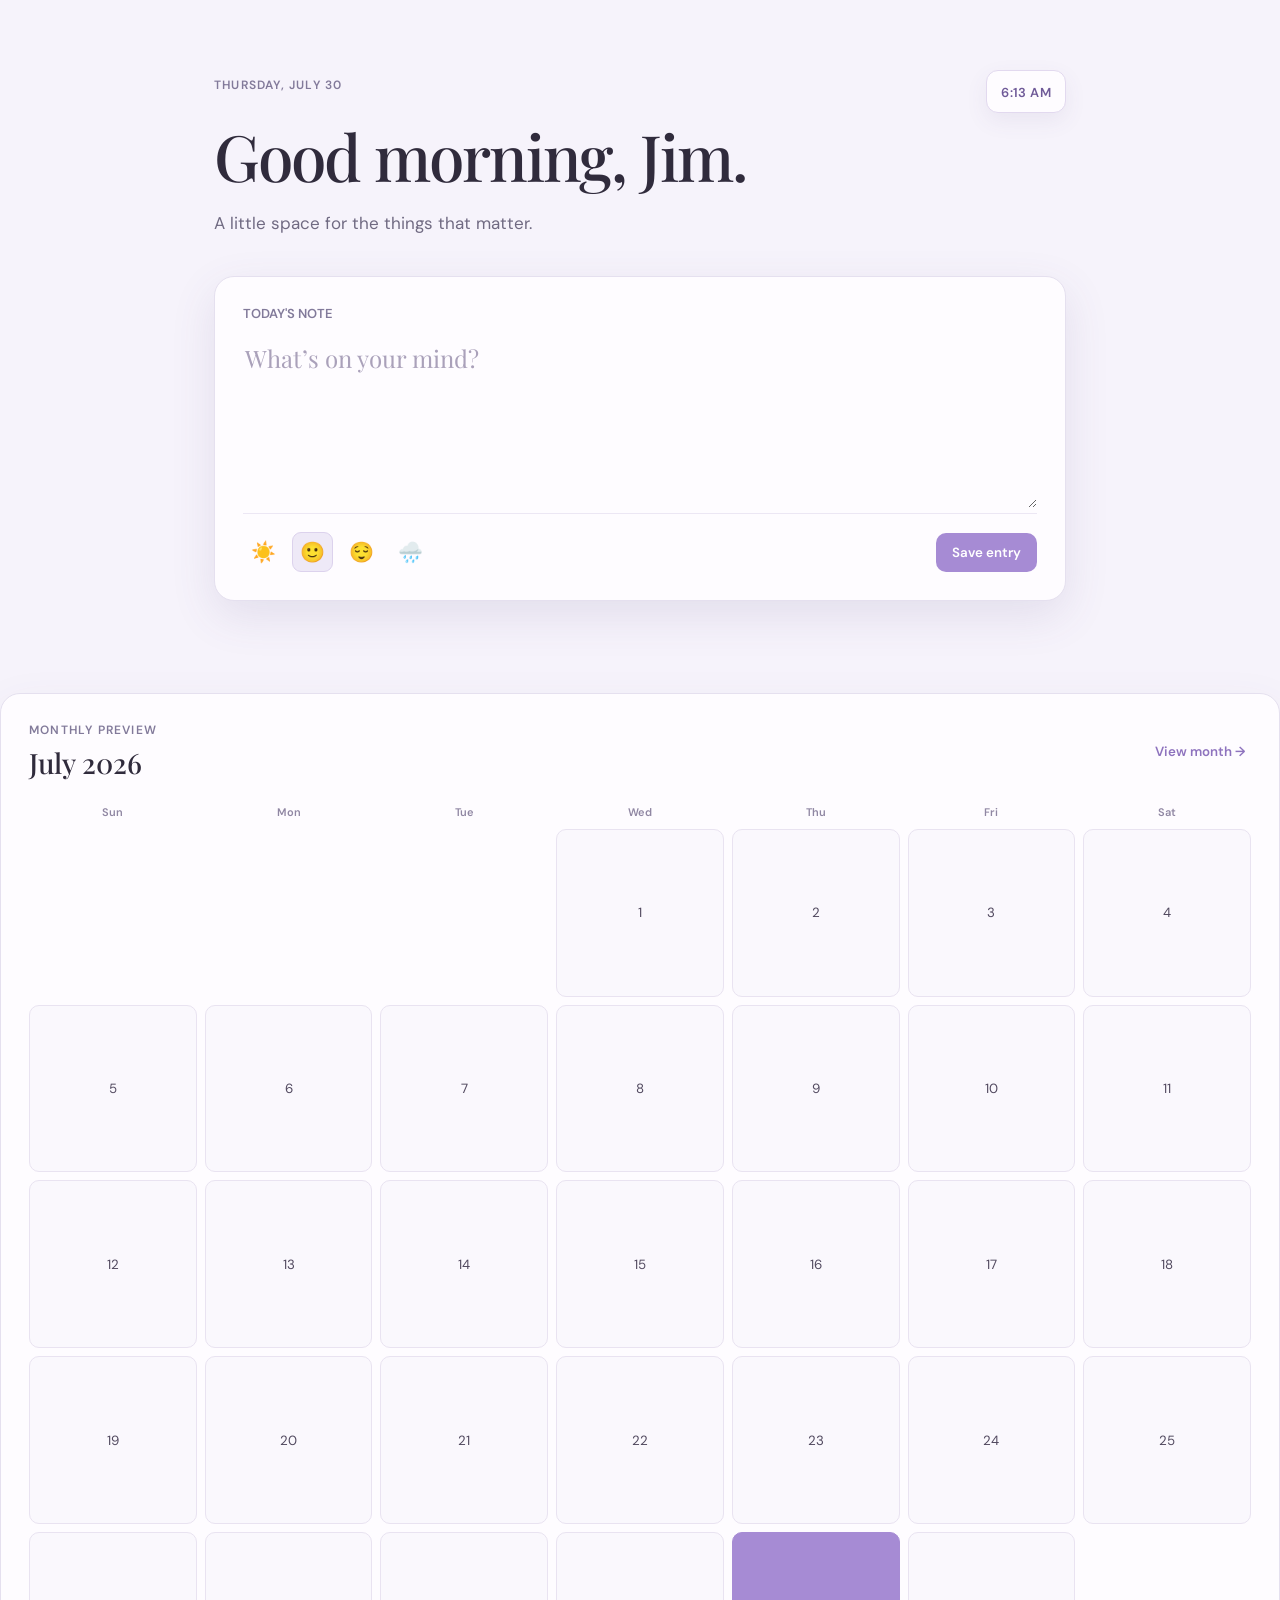
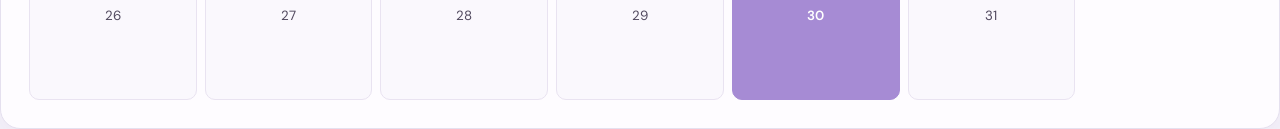
==== index.html @ b7b7187d "Build journal clock and calendar" ====
<!DOCTYPE html>
<html lang="en">
<head>
  <meta charset="UTF-8" />
  <meta name="viewport" content="width=device-width, initial-scale=1.0" />
  <title>Daylight Journal</title>

  <link rel="preconnect" href="https://fonts.googleapis.com" />
  <link rel="preconnect" href="https://fonts.gstatic.com" crossorigin />
  <link href="https://fonts.googleapis.com/css2?family=DM+Sans:wght@400;500;600&family=Playfair+Display:wght@500;600&display=swap"
    rel="stylesheet"/>
  <link rel="stylesheet" href="styles.css" />

</head>

<body>
  <main class="app">

    <div class="top-bar">
    <p class="date">Thursday, July 30</p>

    <div class="clock" aria-label="Current time">
         <span id="clock-time">10:30 PM</span>
    </div>
    </div>

    <h1>Good morning, Jim.</h1>

    <p class="subtitle">
      A little space for the things that matter.
    </p>

    <section class="journal-card">
      <p class="card-label">TODAY'S NOTE</p>

      <textarea placeholder="What’s on your mind?"></textarea>

      <div class="card-footer">
        <div class="moods">
          <button class="mood-button" type="button">☀️</button>
          <button class="mood-button active" type="button">🙂</button>
          <button class="mood-button" type="button">😌</button>
          <button class="mood-button" type="button">🌧️</button>
        </div>

        <button class="save-button" type="button">Save entry</button>
      </div>
    </section>  
  </main>

<section class="monthly-preview">
  <div class="calendar-header">
    <div>
      <p class="calendar-label">MONTHLY PREVIEW</p>
      <h2>July 2026</h2>
    </div>

    <button class="calendar-button" type="button">View month →</button>
  </div>

  <div class="weekdays">
    <span>Sun</span>
    <span>Mon</span>
    <span>Tue</span>
    <span>Wed</span>
    <span>Thu</span>
    <span>Fri</span>
    <span>Sat</span>
  </div>

  <div class="calendar-grid">
    <div class="empty-day"></div>
    <div class="empty-day"></div>
    <div class="empty-day"></div>

    <button class="day-box" type="button">1</button>
    <button class="day-box" type="button">2</button>
    <button class="day-box" type="button">3</button>
    <button class="day-box" type="button">4</button>

    <button class="day-box" type="button">5</button>
    <button class="day-box" type="button">6</button>
    <button class="day-box" type="button">7</button>
    <button class="day-box" type="button">8</button>
    <button class="day-box" type="button">9</button>
    <button class="day-box" type="button">10</button>
    <button class="day-box" type="button">11</button>

    <button class="day-box" type="button">12</button>
    <button class="day-box" type="button">13</button>
    <button class="day-box" type="button">14</button>
    <button class="day-box" type="button">15</button>
    <button class="day-box" type="button">16</button>
    <button class="day-box" type="button">17</button>
    <button class="day-box" type="button">18</button>

    <button class="day-box" type="button">19</button>
    <button class="day-box" type="button">20</button>
    <button class="day-box" type="button">21</button>
    <button class="day-box" type="button">22</button>
    <button class="day-box" type="button">23</button>
    <button class="day-box" type="button">24</button>
    <button class="day-box" type="button">25</button>

    <button class="day-box" type="button">26</button>
    <button class="day-box" type="button">27</button>
    <button class="day-box" type="button">28</button>
    <button class="day-box" type="button">29</button>
    <button class="day-box today" type="button">30</button>
    <button class="day-box" type="button">31</button>
  </div>
</section>

<script src="app.js"></script>

</body>
</html>
---- styles.css ----
*{
      box-sizing: border-box;
    }

body {
      margin: 0;
      min-height: 100vh;
      background: #f6f3fb;
      color: #302b3c;
      font-family: "DM Sans", sans-serif;
    }

.app {
      max-width: 900px;
      margin: 0 auto;
      padding: 70px 24px;
    }

.date {
      margin: 0 0 14px;
      color: #827a9a;
      font-size: 12px;
      font-weight: 600;
      letter-spacing: 1.2px;
      text-transform: uppercase;
    }

h1 {
      margin: 0;
      font-family: "Playfair Display", serif;
      font-size: clamp(42px, 7vw, 64px);
      font-weight: 500;
      letter-spacing: -2px;
    }

.subtitle {
      margin: 14px 0 42px;
      color: #706a82;
      font-size: 17px;
    }

.journal-card {
      padding: 28px;
      background: #fefcff;
      border: 1px solid #e5e0ef;
      border-radius: 20px;
      box-shadow: 0 15px 45px rgba(94, 77, 128, 0.12);
    }

.card-label {
      margin: 0 0 16px;
      color: #827a9a;
      font-size: 13px;
      font-weight: 600;
    }

textarea {
      width: 100%;
      min-height: 170px;
      resize: vertical;
      border: none;
      outline: none;
      background: transparent;
      color: #302b3c;
      font-family: "Playfair Display", serif;
      font-size: 24px;
      line-height: 1.5;
    }

textarea::placeholder {
      color: #aaa1ba;
    }

.card-footer {
      display: flex;
      justify-content: space-between;
      align-items: center;
      gap: 16px;
      padding-top: 18px;
      border-top: 1px solid #ece7f4;
    }

.moods {
      display: flex;
      gap: 8px;
    }

.mood-button {
      padding: 7px;
      border: 1px solid transparent;
      border-radius: 9px;
      background: transparent;
      font-size: 20px;
      cursor: pointer;
    }

.mood-button:hover,
.mood-button.active {
      background: #eee9f7;
      border-color: #dcd2ed;
    }

.save-button {
      padding: 11px 16px;
      border: none;
      border-radius: 10px;
      background: #a68bd4;
      color: white;
      font-family: "DM Sans", sans-serif;
      font-weight: 600;
      cursor: pointer;
    }

.save-button:hover {
      background: #8e73be;
    }

@media (max-width: 520px) {
.app {
        padding-top: 45px;
      }

.journal-card {
        padding: 22px;
      }

textarea {
        font-size: 21px;
      }

      .card-footer {
        align-items: flex-start;
        flex-direction: column;
      }
      
    }

.monthly-preview {
  margin-top: 22px;
  padding: 28px;
  background: #fefcff;
  border: 1px solid #e5e0ef;
  border-radius: 20px;
  box-shadow: 0 15px 45px rgba(94, 77, 128, 0.08);
}

.calendar-header {
  display: flex;
  align-items: center;
  justify-content: space-between;
  margin-bottom: 24px;
}

.calendar-label {
  margin: 0 0 6px;
  color: #827a9a;
  font-size: 12px;
  font-weight: 600;
  letter-spacing: 1.2px;
}

.calendar-header h2 {
  margin: 0;
  font-family: "Playfair Display", serif;
  font-size: 28px;
  font-weight: 500;
}

.calendar-button {
  border: none;
  background: transparent;
  color: #8e73be;
  font-family: "DM Sans", sans-serif;
  font-weight: 600;
  cursor: pointer;
}

.weekdays,
.calendar-grid {
  display: grid;
  grid-template-columns: repeat(7, 1fr);
  gap: 8px;
}

.weekdays {
  margin-bottom: 10px;
  color: #9087a3;
  font-size: 11px;
  font-weight: 600;
  text-align: center;
}

.day-box,
.empty-day {
  aspect-ratio: 1;
  border-radius: 10px;
}

.day-box {
  border: 1px solid #e9e3f1;
  background: #faf8fd;
  color: #51495f;
  font-family: "DM Sans", sans-serif;
  cursor: pointer;
}

.day-box:hover {
  background: #eee9f7;
  border-color: #cdbfe2;
}

.day-box.today {
  background: #a68bd4;
  border-color: #a68bd4;
  color: white;
  font-weight: 600;
}

@media (max-width: 520px) {
  .monthly-preview {
    padding: 22px 16px;
  }

  .calendar-header h2 {
    font-size: 24px;
  }

  .weekdays,
  .calendar-grid {
    gap: 4px;
  }
}

.top-bar {
  display: flex;
  align-items: center;
  justify-content: space-between;
}

.clock {
  padding: 10px 14px;
  border: 1px solid #e2d9ef;
  border-radius: 12px;
  background: #fefcff;
  color: #6f5a98;
  box-shadow: 0 8px 22px rgba(94, 77, 128, 0.08);
}

#clock-time {
  font-size: 13px;
  font-weight: 600;
  letter-spacing: 0.4px;
}
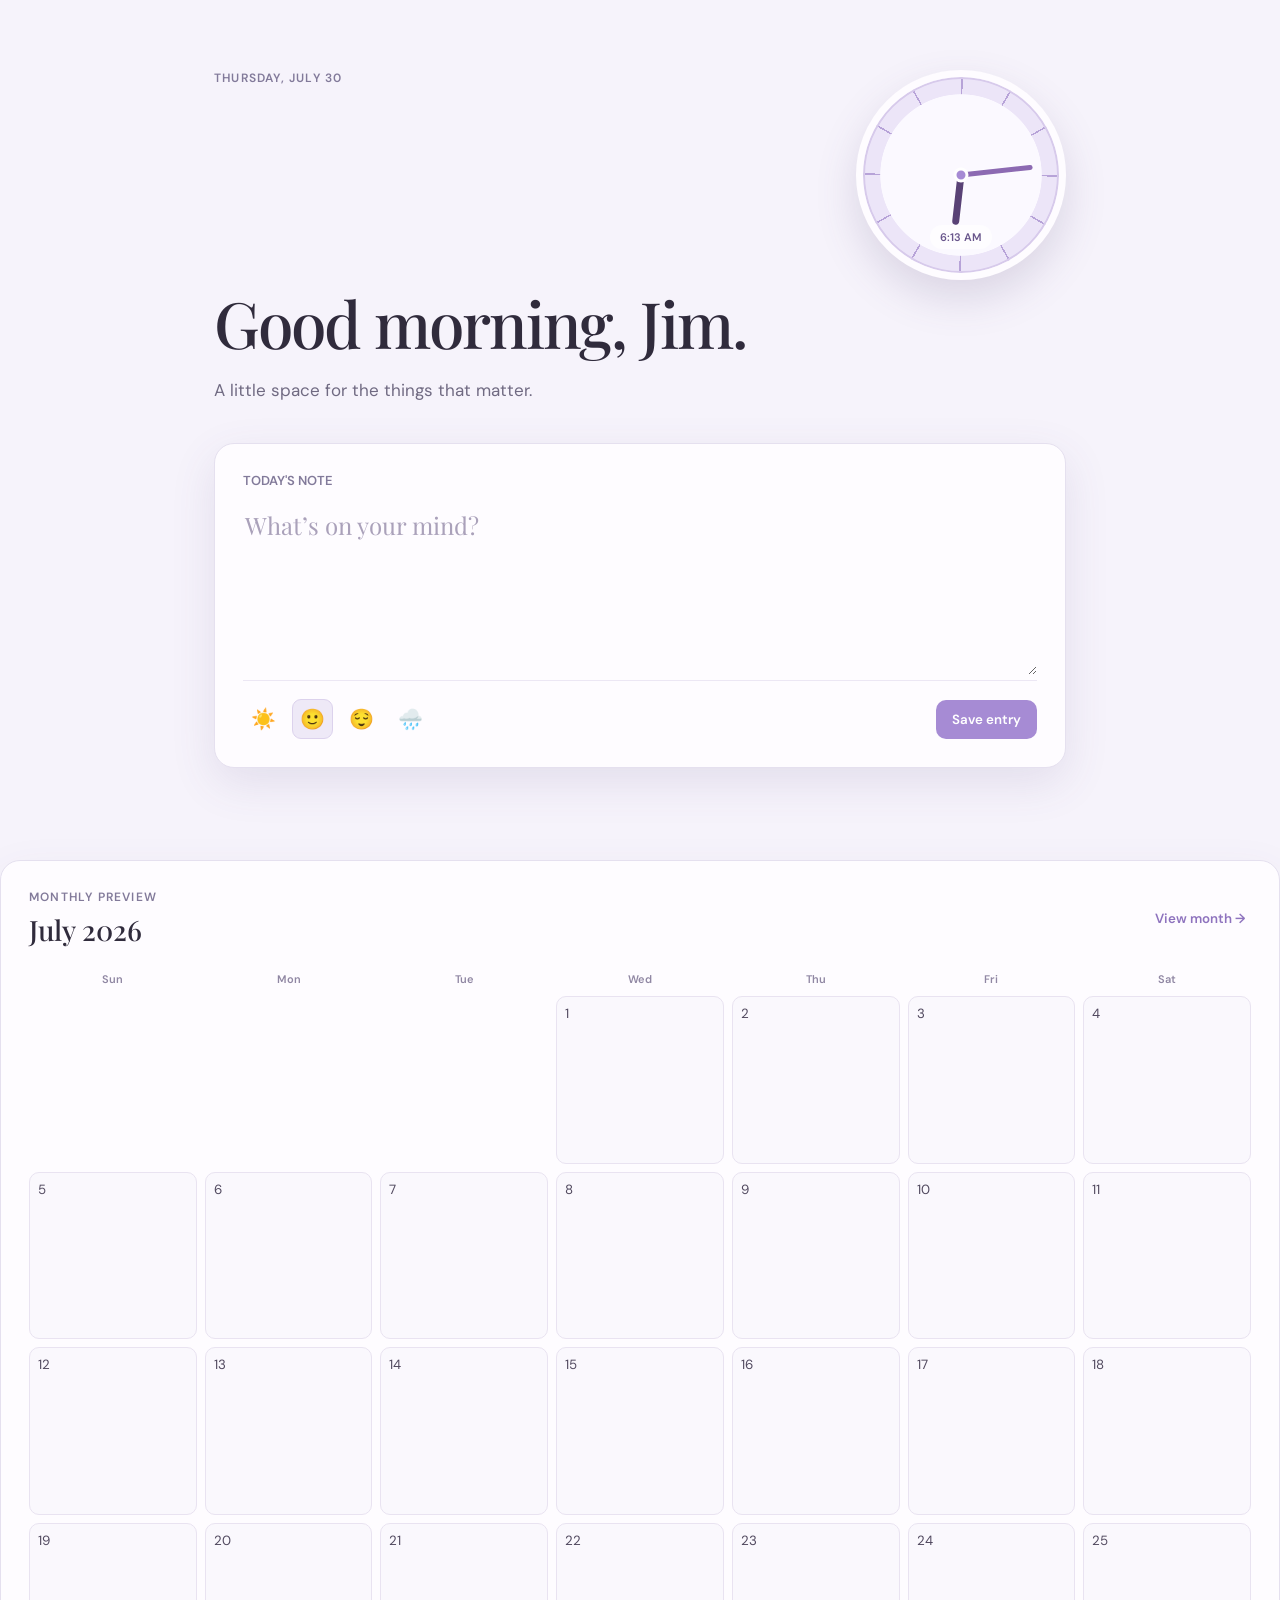
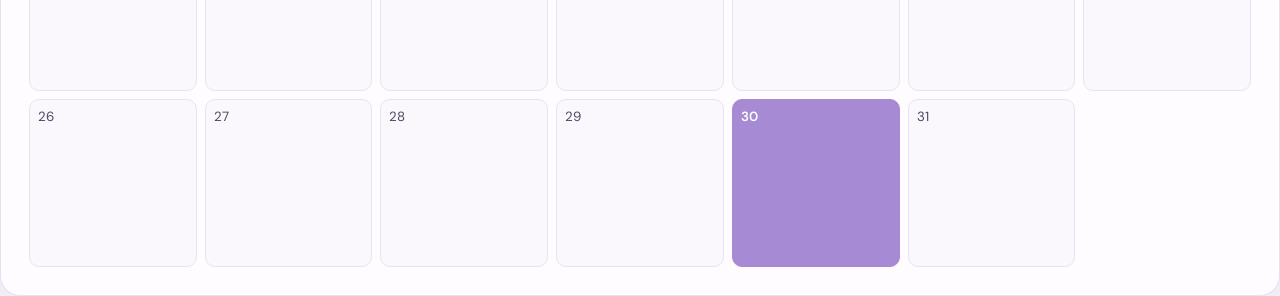
==== commit 2bcc0b2d: "Analog clock addition" ====
--- a/index.html
+++ b/index.html
@@ -19,9 +19,19 @@
     <div class="top-bar">
     <p class="date">Thursday, July 30</p>
 
-    <div class="clock" aria-label="Current time">
-         <span id="clock-time">10:30 PM</span>
+   <div class="side-clock" aria-label="Current time">
+        <span class="clock-tick tick-12"></span>
+        <span class="clock-tick tick-3"></span>
+        <span class="clock-tick tick-6"></span>
+        <span class="clock-tick tick-9"></span>
+
+        <span class="clock-hand hour-hand" id="hour-hand"></span>
+        <span class="clock-hand minute-hand" id="minute-hand"></span>
+        <span class="clock-center"></span>
+
+        <span class="clock-time" id="clock-time">10:30 PM</span>
     </div>
+
     </div>
 
     <h1>Good morning, Jim.</h1>
--- a/styles.css
+++ b/styles.css
@@ -238,19 +238,153 @@
   justify-content: space-between;
 }
 
-.clock {
-  padding: 10px 14px;
-  border: 1px solid #e2d9ef;
-  border-radius: 12px;
-  background: #fefcff;
-  color: #6f5a98;
-  box-shadow: 0 8px 22px rgba(94, 77, 128, 0.08);
-}
-
-#clock-time {
-  font-size: 13px;
-  font-weight: 600;
-  letter-spacing: 0.4px;
-}
-
-
+.top-bar {
+  align-items: flex-start;
+}
+
+.side-clock {
+  position: relative;
+  width: 150px;
+  height: 150px;
+  display: flex;
+  flex-direction: column;
+  align-items: center;
+  justify-content: center;
+  flex-shrink: 0;
+  border: 1px solid #ded3ef;
+  border-radius: 50%;
+  background: radial-gradient(circle at 35% 30%, #ffffff, #ebe3f6);
+  color: #69568c;
+  box-shadow: 0 16px 35px rgba(94, 77, 128, 0.15);
+}
+
+.clock-label {
+  margin: 0 0 8px;
+  color: #9382b1;
+  font-size: 9px;
+  font-weight: 600;
+  letter-spacing: 1.4px;
+}
+
+
+.clock-dot {
+  position: absolute;
+  bottom: 21px;
+  width: 5px;
+  height: 5px;
+  border-radius: 50%;
+  background: #a68bd4;
+}
+
+@media (max-width: 520px) {
+  .side-clock {
+    width: 86px;
+    height: 86px;
+  }
+
+  .clock-label,
+  .clock-dot {
+    display: none;
+  }
+
+  #clock-time {
+    font-size: 16px;
+  }
+}
+.side-clock {
+  position: relative;
+  width: 210px;
+  height: 210px;
+  overflow: hidden;
+  flex-shrink: 0;
+  border: 7px solid #fefcff;
+  border-radius: 50%;
+  background:
+    radial-gradient(circle, #fbf9ff 0 58%, transparent 58.5%),
+    repeating-conic-gradient(
+      from 0deg,
+      #b7a3d8 0deg 1deg,
+      transparent 1deg 30deg
+    ),
+    #ece5f8;
+  box-shadow:
+    0 18px 42px rgba(94, 77, 128, 0.18),
+    inset 0 0 0 2px #d7caeb;
+}
+.clock-hand {
+  position: absolute;
+  left: 50%;
+  bottom: 50%;
+  z-index: 5;
+  display: block;
+  border-radius: 20px;
+  background: #594276;
+  transform-origin: bottom center;
+  box-shadow: 0 1px 4px rgba(255, 255, 255, 0.7);
+}
+
+.hour-hand {
+  width: 7px;
+  height: 50px;
+}
+
+.minute-hand {
+  width: 5px;
+  height: 72px;
+  background: #8c6ab2;
+}
+
+.clock-center {
+  position: absolute;
+  z-index: 6;
+  top: 50%;
+  left: 50%;
+  width: 15px;
+  height: 15px;
+  border: 3px solid white;
+  border-radius: 50%;
+  background: #a68bd4;
+  transform: translate(-50%, -50%);
+}
+
+.clock-time {
+  position: absolute;
+  z-index: 7;
+  bottom: 24px;
+  left: 50%;
+  padding: 5px 10px;
+  border-radius: 20px;
+  background: rgba(255, 255, 255, 0.7);
+  color: #69568c;
+  font-size: 11px;
+  font-weight: 600;
+  transform: translateX(-50%);
+}
+.day-box {
+  position: relative;
+  display: flex;
+  align-items: flex-start;
+  justify-content: flex-start;
+  padding: 8px;
+  overflow: hidden;
+}
+
+.day-box.has-birthday {
+  border-color: #c9b5e5;
+  background: #f0e9fa;
+}
+
+.birthday-label {
+  position: absolute;
+  right: 5px;
+  bottom: 5px;
+  left: 5px;
+  overflow: hidden;
+  color: #795aa3;
+  font-size: 8px;
+  font-weight: 600;
+  line-height: 1.1;
+  text-align: left;
+  text-overflow: ellipsis;
+  white-space: nowrap;
+}
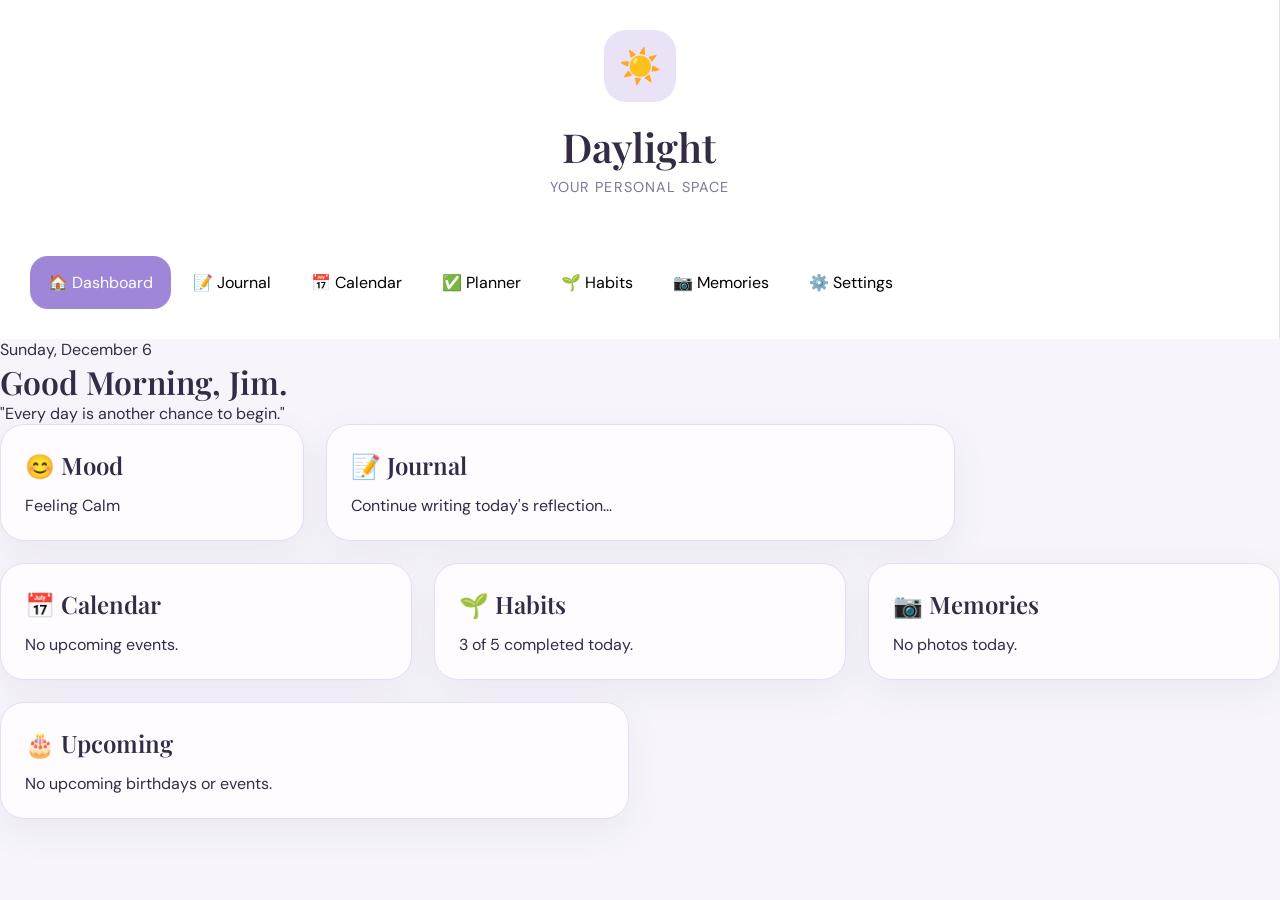
==== commit 9fe00081: "Back to square one, minimalist Purple Daylight v2" ====
--- a/index.html
+++ b/index.html
@@ -1,127 +1,147 @@
 <!DOCTYPE html>
 <html lang="en">
+
 <head>
-  <meta charset="UTF-8" />
-  <meta name="viewport" content="width=device-width, initial-scale=1.0" />
-  <title>Daylight Journal</title>
 
-  <link rel="preconnect" href="https://fonts.googleapis.com" />
-  <link rel="preconnect" href="https://fonts.gstatic.com" crossorigin />
-  <link href="https://fonts.googleapis.com/css2?family=DM+Sans:wght@400;500;600&family=Playfair+Display:wght@500;600&display=swap"
-    rel="stylesheet"/>
-  <link rel="stylesheet" href="styles.css" />
+    <meta charset="UTF-8">
+    <meta name="viewport" content="width=device-width, initial-scale=1.0">
+
+    <title>Daylight</title>
+
+    <!-- Fonts -->
+    <link rel="preconnect" href="https://fonts.googleapis.com">
+    <link rel="preconnect" href="https://fonts.gstatic.com" crossorigin>
+
+    <link href="https://fonts.googleapis.com/css2?family=DM+Sans:wght@400;500;600;700&family=Playfair+Display:wght@500;600&display=swap"
+        rel="stylesheet">
+
+    <!-- CSS -->
+    <link rel="stylesheet" href="assets/css/variables.css">
+    <link rel="stylesheet" href="assets/css/base.css">
+    <link rel="stylesheet" href="assets/css/layout.css">
+    <link rel="stylesheet" href="assets/css/sidebar.css">
+    <link rel="stylesheet" href="assets/css/cards.css">
+    <link rel="stylesheet" href="assets/css/responsive.css">
 
 </head>
 
 <body>
-  <main class="app">
 
-    <div class="top-bar">
-    <p class="date">Thursday, July 30</p>
+<div class="layout">
 
-   <div class="side-clock" aria-label="Current time">
-        <span class="clock-tick tick-12"></span>
-        <span class="clock-tick tick-3"></span>
-        <span class="clock-tick tick-6"></span>
-        <span class="clock-tick tick-9"></span>
+    <aside class="sidebar">
 
-        <span class="clock-hand hour-hand" id="hour-hand"></span>
-        <span class="clock-hand minute-hand" id="minute-hand"></span>
-        <span class="clock-center"></span>
+        <div class="logo">
 
-        <span class="clock-time" id="clock-time">10:30 PM</span>
-    </div>
+            <div class="logo-icon">☀️</div>
 
-    </div>
+            <div>
 
-    <h1>Good morning, Jim.</h1>
+                <h2>Daylight</h2>
 
-    <p class="subtitle">
-      A little space for the things that matter.
-    </p>
+                <span>Your Personal Space</span>
 
-    <section class="journal-card">
-      <p class="card-label">TODAY'S NOTE</p>
+            </div>
 
-      <textarea placeholder="What’s on your mind?"></textarea>
-
-      <div class="card-footer">
-        <div class="moods">
-          <button class="mood-button" type="button">☀️</button>
-          <button class="mood-button active" type="button">🙂</button>
-          <button class="mood-button" type="button">😌</button>
-          <button class="mood-button" type="button">🌧️</button>
         </div>
 
-        <button class="save-button" type="button">Save entry</button>
-      </div>
-    </section>  
-  </main>
+        <nav>
 
-<section class="monthly-preview">
-  <div class="calendar-header">
-    <div>
-      <p class="calendar-label">MONTHLY PREVIEW</p>
-      <h2>July 2026</h2>
-    </div>
+            <button class="nav-item active">🏠 Dashboard</button>
 
-    <button class="calendar-button" type="button">View month →</button>
-  </div>
+            <button class="nav-item">📝 Journal</button>
 
-  <div class="weekdays">
-    <span>Sun</span>
-    <span>Mon</span>
-    <span>Tue</span>
-    <span>Wed</span>
-    <span>Thu</span>
-    <span>Fri</span>
-    <span>Sat</span>
-  </div>
+            <button class="nav-item">📅 Calendar</button>
 
-  <div class="calendar-grid">
-    <div class="empty-day"></div>
-    <div class="empty-day"></div>
-    <div class="empty-day"></div>
+            <button class="nav-item">✅ Planner</button>
 
-    <button class="day-box" type="button">1</button>
-    <button class="day-box" type="button">2</button>
-    <button class="day-box" type="button">3</button>
-    <button class="day-box" type="button">4</button>
+            <button class="nav-item">🌱 Habits</button>
 
-    <button class="day-box" type="button">5</button>
-    <button class="day-box" type="button">6</button>
-    <button class="day-box" type="button">7</button>
-    <button class="day-box" type="button">8</button>
-    <button class="day-box" type="button">9</button>
-    <button class="day-box" type="button">10</button>
-    <button class="day-box" type="button">11</button>
+            <button class="nav-item">📷 Memories</button>
 
-    <button class="day-box" type="button">12</button>
-    <button class="day-box" type="button">13</button>
-    <button class="day-box" type="button">14</button>
-    <button class="day-box" type="button">15</button>
-    <button class="day-box" type="button">16</button>
-    <button class="day-box" type="button">17</button>
-    <button class="day-box" type="button">18</button>
+            <button class="nav-item">⚙️ Settings</button>
 
-    <button class="day-box" type="button">19</button>
-    <button class="day-box" type="button">20</button>
-    <button class="day-box" type="button">21</button>
-    <button class="day-box" type="button">22</button>
-    <button class="day-box" type="button">23</button>
-    <button class="day-box" type="button">24</button>
-    <button class="day-box" type="button">25</button>
+        </nav>
 
-    <button class="day-box" type="button">26</button>
-    <button class="day-box" type="button">27</button>
-    <button class="day-box" type="button">28</button>
-    <button class="day-box" type="button">29</button>
-    <button class="day-box today" type="button">30</button>
-    <button class="day-box" type="button">31</button>
-  </div>
-</section>
+    </aside>
 
-<script src="app.js"></script>
+    <main class="dashboard">
+
+        <header class="hero">
+
+            <p id="today"></p>
+
+            <h1 id="greeting"></h1>
+
+            <p class="quote">
+
+                "Every day is another chance to begin."
+
+            </p>
+
+        </header>
+
+        <section class="dashboard-grid">
+
+            <div class="card small">
+
+                <h3>😊 Mood</h3>
+
+                <p>Feeling Calm</p>
+
+            </div>
+
+            <div class="card large">
+
+                <h3>📝 Journal</h3>
+
+                <p>Continue writing today's reflection...</p>
+
+            </div>
+
+            <div class="card medium">
+
+                <h3>📅 Calendar</h3>
+
+                <p>No upcoming events.</p>
+
+            </div>
+
+            <div class="card medium">
+
+                <h3>🌱 Habits</h3>
+
+                <p>3 of 5 completed today.</p>
+
+            </div>
+
+            <div class="card medium">
+
+                <h3>📷 Memories</h3>
+
+                <p>No photos today.</p>
+
+            </div>
+
+            <div class="card large">
+
+                <h3>🎂 Upcoming</h3>
+
+                <p>No upcoming birthdays or events.</p>
+
+            </div>
+
+        </section>
+
+    </main>
+
+</div>
+
+<script src="assets/js/storage.js"></script>
+<script src="assets/js/greeting.js"></script>
+<script src="assets/js/dashboard.js"></script>
+<script src="assets/js/app.js"></script>
 
 </body>
+
 </html>
--- a/assets/css/variables.css
+++ b/assets/css/variables.css
@@ -0,0 +1,33 @@
+:root {
+
+    /* Colors */
+
+    --bg: #F7F5FB;
+    --surface: #FEFCFF;
+    --surface-hover: #F4F0FB;
+
+    --primary: #9E86D9;
+    --primary-dark: #8A72C7;
+    --primary-light: #EAE3F8;
+
+    --border: #E5DDF3;
+
+    --text: #332C44;
+    --text-light: #7E7694;
+
+    --shadow:
+        0 12px 35px rgba(94, 77, 128, .08);
+
+    /* Radius */
+
+    --radius: 24px;
+
+    /* Spacing */
+
+    --space-xs: .5rem;
+    --space-sm: 1rem;
+    --space-md: 1.5rem;
+    --space-lg: 2rem;
+    --space-xl: 3rem;
+
+}
--- a/assets/css/base.css
+++ b/assets/css/base.css
@@ -0,0 +1,37 @@
+*{
+    margin:0;
+    padding:0;
+    box-sizing:border-box;
+}
+
+body{
+
+    background:var(--bg);
+
+    color:var(--text);
+
+    font-family:"DM Sans",sans-serif;
+
+}
+
+button{
+
+    font-family:inherit;
+
+}
+
+h1,h2,h3{
+
+    font-family:"Playfair Display",serif;
+
+    font-weight:600;
+
+}
+
+a{
+
+    color:inherit;
+
+    text-decoration:none;
+
+}
--- a/assets/css/sidebar.css
+++ b/assets/css/sidebar.css
@@ -0,0 +1,93 @@
+.sidebar{
+
+    padding:30px;
+    border-right:1px solid var(--border);
+    background:white;
+
+}
+
+.logo{
+
+    display:flex;
+    flex-direction:column;
+    align-items:center;
+    justify-content:center;
+
+    text-align:center;
+
+    margin-bottom:60px;
+
+}
+
+.logo-icon{
+
+    width:72px;
+    height:72px;
+    border-radius:22px;
+    background:var(--primary-light);
+    display:flex;
+    align-items:center;
+    justify-content:center;
+    font-size:34px;
+    margin-bottom:18px;
+
+}
+
+.logo span{
+
+    display: block !important;
+    font-size: 0.9rem !important;
+    font-family: "DM Sans", sans-serif !important;
+    font-weight: 400 !important;
+    color: var(--text-light) !important;
+    letter-spacing: 0.08em !important;
+    text-transform: uppercase !important;
+    line-height: 1.2 !important;
+    margin-top: 6px !important;
+
+}
+
+}
+
+nav{
+
+    display:flex;
+    flex-direction:column;
+    gap:10px;
+
+}
+
+.nav-item{
+
+    padding:16px 18px;
+    border:none;
+    background:none;
+    border-radius:18px;
+    text-align:left;
+    font-size:16px;
+    cursor:pointer;
+    transition:.25s;
+
+}
+
+.nav-item:hover{
+
+    background:var(--primary-light);
+
+}
+
+.nav-item.active{
+
+    background:var(--primary);
+    color:white;
+
+}
+.logo h2{
+
+    font-family:"Playfair Display", serif;
+    font-size:2.5rem;
+    font-weight:600;
+    color:var(--text);
+    margin: 0;
+
+}
--- a/assets/css/cards.css
+++ b/assets/css/cards.css
@@ -0,0 +1,51 @@
+.dashboard-grid{
+
+    display:grid;
+
+    grid-template-columns:repeat(12,1fr);
+
+    gap:22px;
+
+}
+
+.card{
+
+    background:var(--surface);
+    border:1px solid var(--border);
+    border-radius:var(--radius);
+    padding:24px;
+    box-shadow:var(--shadow);
+    transition:.25s;
+
+}
+
+.card:hover{
+
+    transform:translateY(-4px);
+
+}
+
+.card h3{
+
+    margin-bottom:14px;
+    font-size:24px;
+
+}
+
+.small{
+
+    grid-column:span 3;
+
+}
+
+.medium{
+
+    grid-column:span 4;
+
+}
+
+.large{
+
+    grid-column:span 6;
+
+}
--- a/assets/css/responsive.css
+++ b/assets/css/responsive.css
@@ -0,0 +1,45 @@
+@media(max-width:1200px){
+
+.dashboard-grid{
+
+grid-template-columns:repeat(6,1fr);
+
+}
+
+.small,
+.medium,
+.large{
+
+grid-column:span 6;
+
+}
+
+}
+
+@media(max-width:900px){
+
+.layout{
+
+grid-template-columns:1fr;
+
+}
+
+.sidebar{
+
+display:none;
+
+}
+
+.dashboard{
+
+padding:25px;
+
+}
+
+.hero h1{
+
+font-size:42px;
+
+}
+
+}
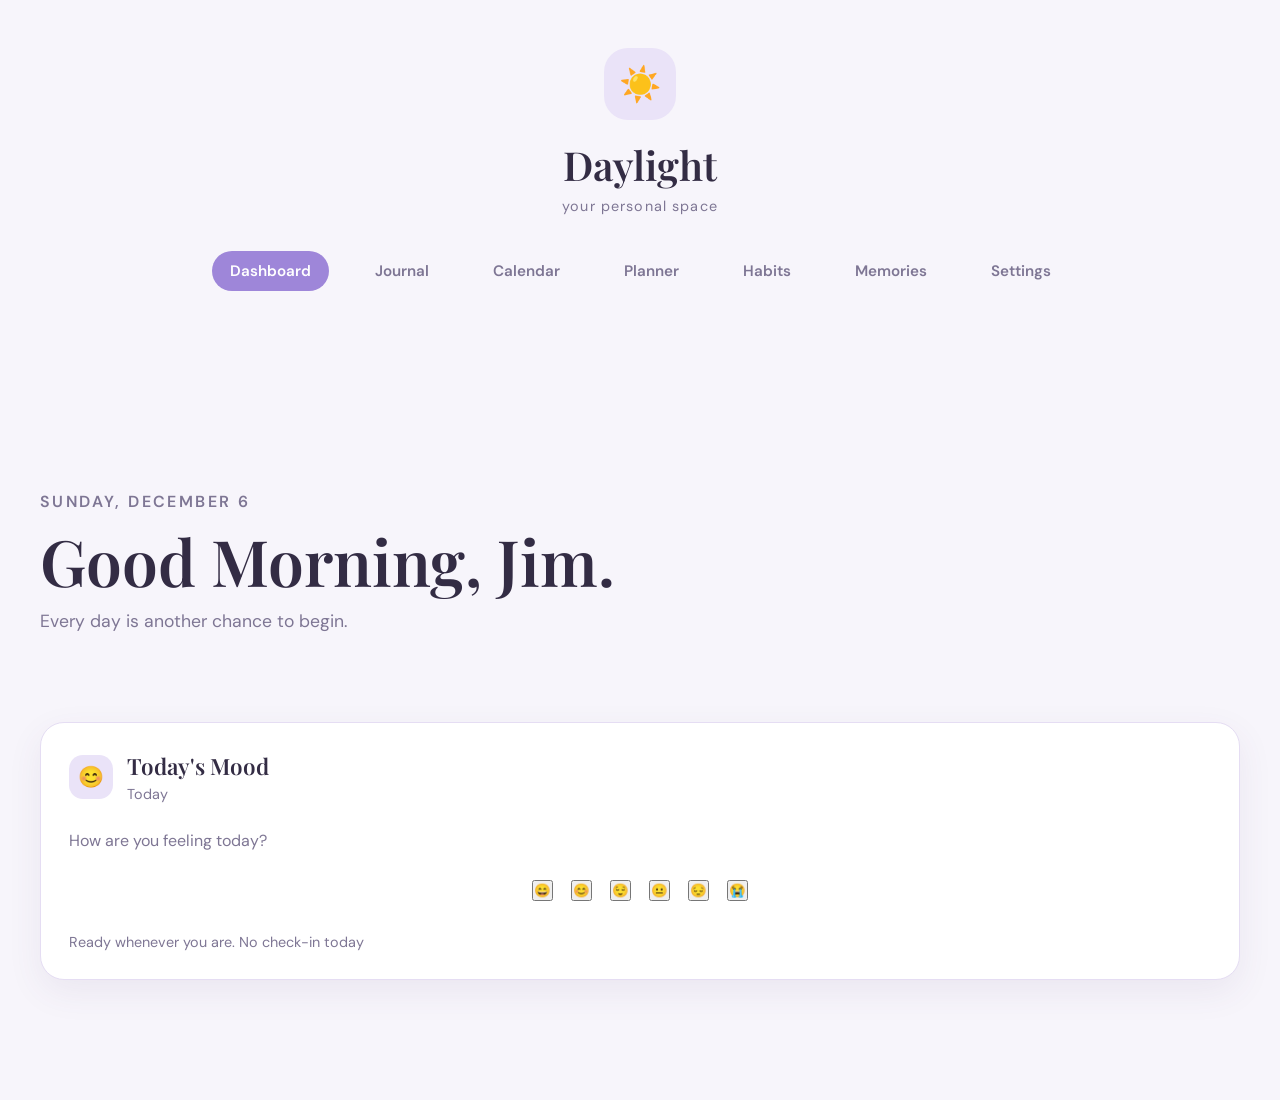
==== commit 77f54c45: "feat: Mood widget" ====
--- a/index.html
+++ b/index.html
@@ -19,127 +19,151 @@
     <link rel="stylesheet" href="assets/css/variables.css">
     <link rel="stylesheet" href="assets/css/base.css">
     <link rel="stylesheet" href="assets/css/layout.css">
-    <link rel="stylesheet" href="assets/css/sidebar.css">
+    <link rel="stylesheet" href="assets/css/navigation.css">
     <link rel="stylesheet" href="assets/css/cards.css">
     <link rel="stylesheet" href="assets/css/responsive.css">
+    <link rel="stylesheet" href="assets/css/widgets.css">
+    
 
 </head>
 
 <body>
 
-<div class="layout">
+<div class="navigation">
 
-    <aside class="sidebar">
+    <div class="logo">
 
-        <div class="logo">
+        <div class="logo-icon">
+            ☀️
+        </div>
 
-            <div class="logo-icon">☀️</div>
+        <h2>Daylight</h2>
+
+        <span>your personal space</span>
+
+    </div>
+
+    <nav>
+
+        <button class="nav-item active">Dashboard</button>
+
+        <button class="nav-item">Journal</button>
+
+        <button class="nav-item">Calendar</button>
+
+        <button class="nav-item">Planner</button>
+
+        <button class="nav-item">Habits</button>
+
+        <button class="nav-item">Memories</button>
+
+        <button class="nav-item">Settings</button>
+
+    </nav>
+
+</div>
+
+<main class="dashboard">
+
+    <header class="hero">
+
+        <p id="today"></p>
+
+        <h1 id="greeting"></h1>
+
+        <p class="quote">
+
+            Every day is another chance to begin.
+
+        </p>
+
+    </header>
+
+    <section class="dashboard-grid">
+
+       <div class="card widget small">
+
+        <div class="widget-header">
+
+            <div class="widget-title">
+
+                <div class="widget-icon">
+                😊
+            </div>
 
             <div>
 
-                <h2>Daylight</h2>
+                <h3>Today's Mood</h3>
 
-                <span>Your Personal Space</span>
+                <p class="widget-subtitle">
+                    Today
+                </p>
 
             </div>
 
         </div>
 
-        <nav>
+    </div>
 
-            <button class="nav-item active">🏠 Dashboard</button>
+    <div class="widget-body">
 
-            <button class="nav-item">📝 Journal</button>
+        <p class="widget-text">
 
-            <button class="nav-item">📅 Calendar</button>
+            How are you feeling today?
 
-            <button class="nav-item">✅ Planner</button>
+        </p>
 
-            <button class="nav-item">🌱 Habits</button>
+        <div class="mood-picker">
 
-            <button class="nav-item">📷 Memories</button>
+            <button class="mood-btn">😄</button>
+            <button class="mood-btn">😊</button>
+            <button class="mood-btn">😌</button>
+            <button class="mood-btn">😐</button>
+            <button class="mood-btn">😔</button>
+            <button class="mood-btn">😭</button>
 
-            <button class="nav-item">⚙️ Settings</button>
+        </div>
 
-        </nav>
+    </div>
 
-    </aside>
+        <div class="widget-footer">
 
-    <main class="dashboard">
+            <div class="mood-status">
 
-        <header class="hero">
+                <span class="mood-label">
 
-            <p id="today"></p>
+            Ready whenever you are.
 
-            <h1 id="greeting"></h1>
+        </span>
 
-            <p class="quote">
+        <span class="mood-time">
 
-                "Every day is another chance to begin."
+            No check-in today
 
-            </p>
+        </span>
 
-        </header>
-
-        <section class="dashboard-grid">
-
-            <div class="card small">
-
-                <h3>😊 Mood</h3>
-
-                <p>Feeling Calm</p>
-
-            </div>
-
-            <div class="card large">
-
-                <h3>📝 Journal</h3>
-
-                <p>Continue writing today's reflection...</p>
-
-            </div>
-
-            <div class="card medium">
-
-                <h3>📅 Calendar</h3>
-
-                <p>No upcoming events.</p>
-
-            </div>
-
-            <div class="card medium">
-
-                <h3>🌱 Habits</h3>
-
-                <p>3 of 5 completed today.</p>
-
-            </div>
-
-            <div class="card medium">
-
-                <h3>📷 Memories</h3>
-
-                <p>No photos today.</p>
-
-            </div>
-
-            <div class="card large">
-
-                <h3>🎂 Upcoming</h3>
-
-                <p>No upcoming birthdays or events.</p>
-
-            </div>
-
-        </section>
-
-    </main>
+    </div>
 
 </div>
 
+</section>
+
+</main>
+
+<!-- Core Scripts -->
 <script src="assets/js/storage.js"></script>
 <script src="assets/js/greeting.js"></script>
 <script src="assets/js/dashboard.js"></script>
+
+<!-- Widget Scripts -->
+<script src="assets/js/widgets/mood.js"></script>
+<script src="assets/js/widgets/journal.js"></script>
+<script src="assets/js/widgets/calendar.js"></script>
+<script src="assets/js/widgets/planner.js"></script>
+<script src="assets/js/widgets/habits.js"></script>
+<script src="assets/js/widgets/memories.js"></script>
+
+<!-- Application Entry -->
 <script src="assets/js/app.js"></script>
 
 </body>
--- a/assets/css/base.css
+++ b/assets/css/base.css
@@ -7,9 +7,7 @@
 body{
 
     background:var(--bg);
-
     color:var(--text);
-
     font-family:"DM Sans",sans-serif;
 
 }
@@ -23,7 +21,6 @@
 h1,h2,h3{
 
     font-family:"Playfair Display",serif;
-
     font-weight:600;
 
 }
@@ -31,7 +28,6 @@
 a{
 
     color:inherit;
-
     text-decoration:none;
 
 }
--- a/assets/css/layout.css
+++ b/assets/css/layout.css
@@ -0,0 +1,42 @@
+.dashboard{
+
+    width:100%;
+    max-width:1320px;
+    margin:0 auto;
+    padding:70px 40px 120px;
+
+}
+
+.hero{
+    max-width:720px;
+    margin:100px 0 90px;
+
+}
+
+.hero h1{
+
+    font-size:4rem;
+
+    margin:.4rem 0;
+
+}
+
+#today{
+
+    color:var(--text-light);
+
+    text-transform:uppercase;
+
+    letter-spacing:.15em;
+
+    font-weight:600;
+
+}
+
+.quote{
+
+    color:var(--text-light);
+
+    font-size:1.1rem;
+
+}
--- a/assets/css/navigation.css
+++ b/assets/css/navigation.css
@@ -0,0 +1,127 @@
+/* ===========================
+   DAYLIGHT NAVIGATION
+=========================== */
+
+.navigation{
+
+    width:100%;
+
+    padding:48px 0 30px;
+
+    display:flex;
+
+    flex-direction:column;
+
+    align-items:center;
+
+}
+
+/* ---------- Logo ---------- */
+
+.logo{
+
+    display:flex;
+
+    flex-direction:column;
+
+    align-items:center;
+
+    margin-bottom:36px;
+
+}
+
+.logo-icon{
+
+    width:72px;
+
+    height:72px;
+
+    display:flex;
+
+    justify-content:center;
+
+    align-items:center;
+
+    border-radius:24px;
+
+    background:var(--primary-light);
+
+    font-size:34px;
+
+    margin-bottom:18px;
+
+}
+
+.logo h2{
+
+    font-size:2.5rem;
+
+    margin:0;
+
+    font-weight:600;
+
+    color:var(--text);
+
+}
+
+.logo span{
+
+    margin-top:6px;
+
+    color:var(--text-light);
+
+    font-size:.9rem;
+
+    letter-spacing:.08em;
+
+}
+
+/* ---------- Navigation ---------- */
+
+nav{
+
+    display:flex;
+    justify-content:center;
+    align-items:center;
+    gap:28px;
+    flex-wrap:wrap;
+
+}
+
+.nav-item{
+
+    padding:10px 18px;
+
+    border:none;
+
+    border-radius:999px;
+
+    background:transparent;
+
+    color:var(--text-light);
+
+    cursor:pointer;
+
+    transition:.25s;
+
+    font-size:.95rem;
+
+    font-weight:600;
+
+}
+
+.nav-item:hover{
+
+    background:var(--primary-light);
+
+    color:var(--primary);
+
+}
+
+.nav-item.active{
+
+    background:var(--primary);
+
+    color:white;
+
+}
--- a/assets/css/cards.css
+++ b/assets/css/cards.css
@@ -1,21 +1,18 @@
-.dashboard-grid{
-
-    display:grid;
-
-    grid-template-columns:repeat(12,1fr);
-
-    gap:22px;
-
-}
+/* ==========================================
+   CARD
+========================================== */
 
 .card{
 
-    background:var(--surface);
+    background:#fff;
+
     border:1px solid var(--border);
-    border-radius:var(--radius);
-    padding:24px;
-    box-shadow:var(--shadow);
-    transition:.25s;
+
+    border-radius:24px;
+
+    box-shadow:0 12px 35px rgba(86,68,120,.08);
+
+    transition:.25s ease;
 
 }
 
@@ -23,29 +20,4 @@
 
     transform:translateY(-4px);
 
-}
-
-.card h3{
-
-    margin-bottom:14px;
-    font-size:24px;
-
-}
-
-.small{
-
-    grid-column:span 3;
-
-}
-
-.medium{
-
-    grid-column:span 4;
-
-}
-
-.large{
-
-    grid-column:span 6;
-
 }
--- a/assets/css/widgets.css
+++ b/assets/css/widgets.css
@@ -0,0 +1,178 @@
+/* ==========================================
+   WIDGETS
+========================================== */
+
+.widget{
+
+    display:flex;
+
+    flex-direction:column;
+
+    gap:24px;
+
+    padding:28px;
+
+}
+
+.widget-header{
+
+    display:flex;
+
+    justify-content:space-between;
+
+    align-items:flex-start;
+
+}
+
+.widget-title{
+
+    display:flex;
+
+    align-items:center;
+
+    gap:14px;
+
+}
+
+.widget-icon{
+
+    width:44px;
+
+    height:44px;
+
+    border-radius:14px;
+
+    background:var(--primary-light);
+
+    display:flex;
+
+    justify-content:center;
+
+    align-items:center;
+
+    font-size:1.3rem;
+
+}
+
+.widget-title h3{
+
+    margin:0;
+
+    font-size:1.4rem;
+
+}
+
+.widget-subtitle{
+
+    margin-top:4px;
+
+    color:var(--text-light);
+
+    font-size:.9rem;
+
+}
+
+.widget-body{
+
+    display:flex;
+
+    flex-direction:column;
+
+    gap:18px;
+
+}
+
+.widget-footer{
+
+    margin-top:auto;
+
+    color:var(--text-light);
+
+    font-size:.9rem;
+
+}
+.widget-text{
+
+    color:var(--text-light);
+
+    font-size:1rem;
+
+    line-height:1.7;
+
+}
+
+.mood-picker{
+
+    display:flex;
+
+    justify-content:center;
+
+    gap:18px;
+
+    margin:8px 0;
+
+}
+
+.mood-btn{
+
+    .mood-btn{
+
+    width:56px;
+
+    height:56px;
+
+    border:none;
+
+    border-radius:50%;
+
+    background:transparent;
+
+    font-size:2rem;
+
+    cursor:pointer;
+
+    transition:all .25s ease;
+
+
+}
+
+.mood-btn:hover{
+
+    transform:translateY(-3px) scale(1.08);
+
+    background:var(--primary-light);
+
+}
+
+.mood-btn.active{
+
+    background:var(--primary);
+
+    transform:scale(1.12);
+
+}
+.mood-status{
+
+    display:flex;
+
+    flex-direction:column;
+
+    gap:4px;
+
+}
+
+.mood-label{
+
+    font-weight:600;
+
+    color:var(--text);
+
+}
+
+.mood-time{
+
+    font-size:.85rem;
+
+    color:var(--text-light);
+
+}
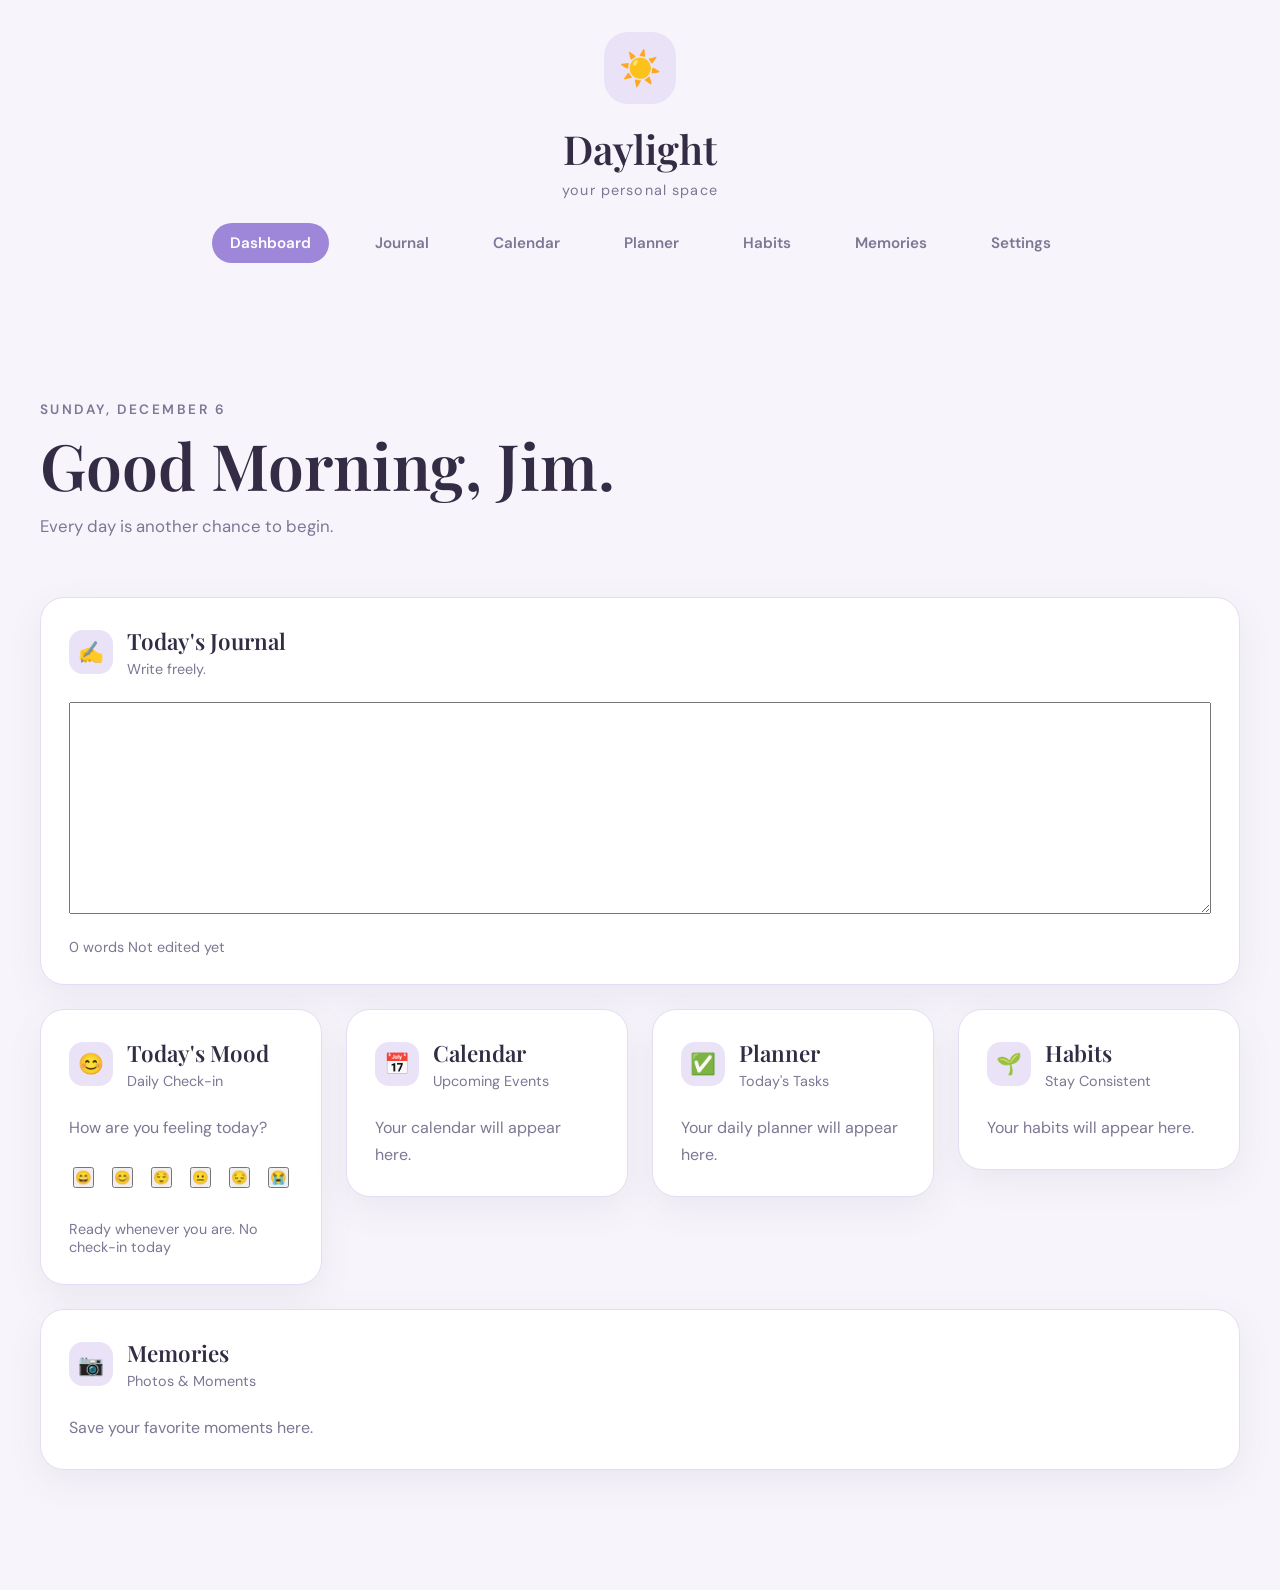
==== commit 6a20d1a0: "Daylight V2: Calendar Optimization(birthday event)" ====
--- a/index.html
+++ b/index.html
@@ -8,7 +8,7 @@
 
     <title>Daylight</title>
 
-    <!-- Fonts -->
+    <!-- Google Fonts -->
     <link rel="preconnect" href="https://fonts.googleapis.com">
     <link rel="preconnect" href="https://fonts.gstatic.com" crossorigin>
 
@@ -20,151 +20,387 @@
     <link rel="stylesheet" href="assets/css/base.css">
     <link rel="stylesheet" href="assets/css/layout.css">
     <link rel="stylesheet" href="assets/css/navigation.css">
+    <link rel="stylesheet" href="assets/css/dashboard.css">
     <link rel="stylesheet" href="assets/css/cards.css">
+    <link rel="stylesheet" href="assets/css/widgets.css">
     <link rel="stylesheet" href="assets/css/responsive.css">
-    <link rel="stylesheet" href="assets/css/widgets.css">
-    
 
 </head>
 
 <body>
 
-<div class="navigation">
-
-    <div class="logo">
-
-        <div class="logo-icon">
-            ☀️
+    <!-- Navigation -->
+
+    <div class="navigation">
+
+        <div class="logo">
+
+            <div class="logo-icon">
+                ☀️
+            </div>
+
+            <h2>Daylight</h2>
+
+            <span>your personal space</span>
+
         </div>
 
-        <h2>Daylight</h2>
-
-        <span>your personal space</span>
+        <nav>
+
+            <button class="nav-item active">Dashboard</button>
+            <button class="nav-item">Journal</button>
+            <button class="nav-item">Calendar</button>
+            <button class="nav-item">Planner</button>
+            <button class="nav-item">Habits</button>
+            <button class="nav-item">Memories</button>
+            <button class="nav-item">Settings</button>
+
+        </nav>
 
     </div>
 
-    <nav>
-
-        <button class="nav-item active">Dashboard</button>
-
-        <button class="nav-item">Journal</button>
-
-        <button class="nav-item">Calendar</button>
-
-        <button class="nav-item">Planner</button>
-
-        <button class="nav-item">Habits</button>
-
-        <button class="nav-item">Memories</button>
-
-        <button class="nav-item">Settings</button>
-
-    </nav>
-
-</div>
-
-<main class="dashboard">
-
-    <header class="hero">
-
-        <p id="today"></p>
-
-        <h1 id="greeting"></h1>
-
-        <p class="quote">
-
-            Every day is another chance to begin.
-
-        </p>
-
-    </header>
-
-    <section class="dashboard-grid">
-
-       <div class="card widget small">
-
-        <div class="widget-header">
-
-            <div class="widget-title">
-
-                <div class="widget-icon">
-                😊
-            </div>
-
-            <div>
-
-                <h3>Today's Mood</h3>
-
-                <p class="widget-subtitle">
-                    Today
-                </p>
-
-            </div>
-
-        </div>
-
-    </div>
-
-    <div class="widget-body">
-
-        <p class="widget-text">
-
-            How are you feeling today?
-
-        </p>
-
-        <div class="mood-picker">
-
-            <button class="mood-btn">😄</button>
-            <button class="mood-btn">😊</button>
-            <button class="mood-btn">😌</button>
-            <button class="mood-btn">😐</button>
-            <button class="mood-btn">😔</button>
-            <button class="mood-btn">😭</button>
-
-        </div>
-
-    </div>
-
-        <div class="widget-footer">
-
-            <div class="mood-status">
-
-                <span class="mood-label">
-
-            Ready whenever you are.
-
-        </span>
-
-        <span class="mood-time">
-
-            No check-in today
-
-        </span>
-
-    </div>
-
-</div>
-
-</section>
-
-</main>
-
-<!-- Core Scripts -->
-<script src="assets/js/storage.js"></script>
-<script src="assets/js/greeting.js"></script>
-<script src="assets/js/dashboard.js"></script>
-
-<!-- Widget Scripts -->
-<script src="assets/js/widgets/mood.js"></script>
-<script src="assets/js/widgets/journal.js"></script>
-<script src="assets/js/widgets/calendar.js"></script>
-<script src="assets/js/widgets/planner.js"></script>
-<script src="assets/js/widgets/habits.js"></script>
-<script src="assets/js/widgets/memories.js"></script>
-
-<!-- Application Entry -->
-<script src="assets/js/app.js"></script>
+    <!-- Dashboard -->
+
+    <main class="dashboard">
+
+        <header class="hero">
+
+            <p id="today"></p>
+
+            <h1 id="greeting"></h1>
+
+            <p class="quote">
+
+                Every day is another chance to begin.
+
+            </p>
+
+        </header>
+
+        <section class="dashboard-grid">
+
+            <!-- ===================================== -->
+            <!-- Journal Widget -->
+            <!-- ===================================== -->
+
+            <div class="card widget journal-widget">
+
+                <div class="widget-header">
+
+                    <div class="widget-title">
+
+                        <div class="widget-icon">
+
+                            ✍️
+
+                        </div>
+
+                        <div>
+
+                            <h3>Today's Journal</h3>
+
+                            <p class="widget-subtitle">
+
+                                Write freely.
+
+                            </p>
+
+                        </div>
+
+                    </div>
+
+                </div>
+
+                <div class="widget-body">
+
+                    <textarea
+                        id="journal-entry"
+                        class="journal-textarea"
+                        rows="14"
+                        placeholder="What's on your mind today?">
+                    </textarea>
+
+                </div>
+
+                <div class="widget-footer">
+
+                    <div class="journal-info">
+
+                        <span id="word-count">
+
+                            0 words
+
+                        </span>
+
+                        <span id="last-edited">
+
+                            Not edited yet
+
+                        </span>
+
+                    </div>
+
+                </div>
+
+            </div>
+
+            <!-- ===================================== -->
+            <!-- Mood Widget -->
+            <!-- ===================================== -->
+
+            <div class="card widget mood-widget">
+
+                <div class="widget-header">
+
+                    <div class="widget-title">
+
+                        <div class="widget-icon">
+                            😊
+                        </div>
+
+                        <div>
+
+                            <h3>Today's Mood</h3>
+
+                            <p class="widget-subtitle">
+                                Daily Check-in
+                            </p>
+
+                        </div>
+
+                    </div>
+
+                </div>
+
+                <div class="widget-body">
+
+                    <p class="widget-text">
+
+                        How are you feeling today?
+
+                    </p>
+
+                    <div class="mood-picker">
+
+                        <button class="mood-btn">😄</button>
+                        <button class="mood-btn">😊</button>
+                        <button class="mood-btn">😌</button>
+                        <button class="mood-btn">😐</button>
+                        <button class="mood-btn">😔</button>
+                        <button class="mood-btn">😭</button>
+
+                    </div>
+
+                </div>
+
+                <div class="widget-footer">
+
+                    <div class="mood-status">
+
+                        <span class="mood-label">
+
+                            Ready whenever you are.
+
+                        </span>
+
+                        <span class="mood-time">
+
+                            No check-in today
+
+                        </span>
+
+                    </div>
+
+                </div>
+
+            </div>
+
+            <!-- ===================================== -->
+            <!-- Calendar Widget -->
+            <!-- ===================================== -->
+                         <div class="card widget calendar-widget">
+
+                <div class="widget-header">
+
+                    <div class="widget-title">
+
+                        <div class="widget-icon">
+                            📅
+                        </div>
+
+                        <div>
+
+                            <h3>Calendar</h3>
+
+                            <p class="widget-subtitle">
+
+                                Upcoming Events
+
+                            </p>
+
+                        </div>
+
+                    </div>
+
+                </div>
+
+                <div class="widget-body">
+
+                    <p class="widget-text">
+
+                        Your calendar will appear here.
+
+                    </p>
+
+                </div>
+
+            </div>
+
+            <!-- ===================================== -->
+            <!-- Planner Widget -->
+            <!-- ===================================== -->
+
+            <div class="card widget planner-widget">
+
+                <div class="widget-header">
+
+                    <div class="widget-title">
+
+                        <div class="widget-icon">
+                            ✅
+                        </div>
+
+                        <div>
+
+                            <h3>Planner</h3>
+
+                            <p class="widget-subtitle">
+
+                                Today's Tasks
+
+                            </p>
+
+                        </div>
+
+                    </div>
+
+                </div>
+
+                <div class="widget-body">
+
+                    <p class="widget-text">
+
+                        Your daily planner will appear here.
+
+                    </p>
+
+                </div>
+
+            </div>
+
+            <!-- ===================================== -->
+            <!-- Habits Widget -->
+            <!-- ===================================== -->
+
+            <div class="card widget habits-widget">
+
+                <div class="widget-header">
+
+                    <div class="widget-title">
+
+                        <div class="widget-icon">
+                            🌱
+                        </div>
+
+                        <div>
+
+                            <h3>Habits</h3>
+
+                            <p class="widget-subtitle">
+
+                                Stay Consistent
+
+                            </p>
+
+                        </div>
+
+                    </div>
+
+                </div>
+
+                <div class="widget-body">
+
+                    <p class="widget-text">
+
+                        Your habits will appear here.
+
+                    </p>
+
+                </div>
+
+            </div>
+
+            <!-- ===================================== -->
+            <!-- Memories Widget -->
+            <!-- ===================================== -->
+
+            <div class="card widget memories-widget">
+
+                <div class="widget-header">
+
+                    <div class="widget-title">
+
+                        <div class="widget-icon">
+                            📷
+                        </div>
+
+                        <div>
+
+                            <h3>Memories</h3>
+
+                            <p class="widget-subtitle">
+
+                                Photos & Moments
+
+                            </p>
+
+                        </div>
+
+                    </div>
+
+                </div>
+
+                <div class="widget-body">
+
+                    <p class="widget-text">
+
+                        Save your favorite moments here.
+
+                    </p>
+
+                </div>
+
+            </div>
+
+        </section>
+
+    </main>
+
+    <!-- Core Scripts -->
+    <script src="assets/js/storage.js"></script>
+    <script src="assets/js/greeting.js"></script>
+    <script src="assets/js/dashboard.js"></script>
+
+    <!-- Widget Scripts -->
+    <script src="assets/js/widgets/mood.js"></script>
+    <script src="assets/js/widgets/journal.js"></script>
+    <script src="assets/js/widgets/calendar.js"></script>
+    <script src="assets/js/widgets/planner.js"></script>
+    <script src="assets/js/widgets/habits.js"></script>
+    <script src="assets/js/widgets/memories.js"></script>
+
+    <!-- Application -->
+    <script src="assets/js/app.js"></script>
 
 </body>
 
--- a/assets/css/layout.css
+++ b/assets/css/layout.css
@@ -3,13 +3,13 @@
     width:100%;
     max-width:1320px;
     margin:0 auto;
-    padding:70px 40px 120px;
+    padding:20px 40px 120px;
 
 }
 
 .hero{
     max-width:720px;
-    margin:100px 0 90px;
+    margin:20px 0 50px;
 
 }
 
--- a/assets/css/navigation.css
+++ b/assets/css/navigation.css
@@ -6,7 +6,7 @@
 
     width:100%;
 
-    padding:48px 0 30px;
+    padding:32px 0 20px;
 
     display:flex;
 
@@ -26,7 +26,7 @@
 
     align-items:center;
 
-    margin-bottom:36px;
+    margin-bottom:24px;
 
 }
 
--- a/assets/css/dashboard.css
+++ b/assets/css/dashboard.css
@@ -0,0 +1,100 @@
+/* ==========================================
+   DASHBOARD
+========================================== */
+
+.dashboard{
+
+    width:100%;
+    max-width:1320px;
+
+    margin:0 auto;
+
+    padding:70px 40px 120px;
+
+}
+
+.hero{
+
+    max-width:720px;
+
+    margin:48px 0 56px;
+
+}
+
+.hero h1{
+
+    font-size:4rem;
+
+    line-height:1.1;
+
+    margin:12px 0;
+
+}
+
+#today{
+
+    color:var(--text-light);
+
+    text-transform:uppercase;
+
+    letter-spacing:.18em;
+
+    font-size:.85rem;
+
+    font-weight:600;
+
+}
+
+.quote{
+
+    margin-top:12px;
+
+    color:var(--text-light);
+
+    font-size:1.05rem;
+
+    line-height:1.7;
+
+}
+
+/* Dashboard Grid */
+
+.dashboard-grid{
+
+    display:grid;
+
+    grid-template-columns:repeat(12,1fr);
+
+    gap:24px;
+
+    align-items:start;
+
+}
+
+/* ==========================================
+   DASHBOARD WIDGET LAYOUT
+========================================== */
+
+.journal-widget{
+    grid-column: 1 / -1;
+}
+
+.mood-widget{
+    grid-column: span 3;
+}
+
+.calendar-widget{
+    grid-column: span 3;
+}
+
+.planner-widget{
+    grid-column: span 3;
+}
+
+.habits-widget{
+    grid-column: span 3;
+}
+
+.memories-widget{
+    grid-column: 1 / -1;
+}
--- a/assets/css/widgets.css
+++ b/assets/css/widgets.css
@@ -175,4 +175,127 @@
 
     color:var(--text-light);
 
+}
+
+/* ==========================================
+   JOURNAL
+========================================== */
+
+.journal-textarea{
+
+    width:100%;
+
+    min-height:260px;
+
+    resize:none;
+
+    border:none;
+
+    outline:none;
+
+    background:transparent;
+
+    font-family:"Playfair Display",serif;
+
+    font-size:1.25rem;
+
+    line-height:1.8;
+
+    color:var(--text);
+
+}
+
+.journal-textarea::placeholder{
+
+    color:var(--text-light);
+
+}
+
+.journal-info{
+
+    display:flex;
+
+    justify-content:space-between;
+
+    align-items:center;
+
+    color:var(--text-light);
+
+    font-size:.9rem;
+
+}
+
+/* ==========================================
+   JOURNAL
+========================================== */
+
+.journal-textarea{
+
+    width:100%;
+
+    height:100%;
+
+    min-height:360px;
+
+    border:none !important;
+
+    outline:none !important;
+
+    resize:none;
+
+    overflow:hidden;
+
+    background:transparent;
+
+    font-family:"Playfair Display", serif;
+
+    font-size:1.2rem;
+
+    line-height:2;
+
+    color:var(--text);
+
+    display:block;
+
+}
+
+.journal-textarea::placeholder{
+
+    color:var(--text-light);
+
+}
+
+.journal-info{
+
+    display:flex;
+
+    justify-content:space-between;
+
+    align-items:center;
+
+    margin-top:10px;
+
+    padding-top:16px;
+
+    border-top:1px solid var(--border);
+
+    color:var(--text-light);
+
+    font-size:.9rem;
+
+}
+
+.journal-widget{
+
+    min-height:560px;
+
+}
+
+.mood-widget,
+.calendar-widget,
+.planner-widget,
+.habits-widget{
+
+    min-height:240px;
+
 }
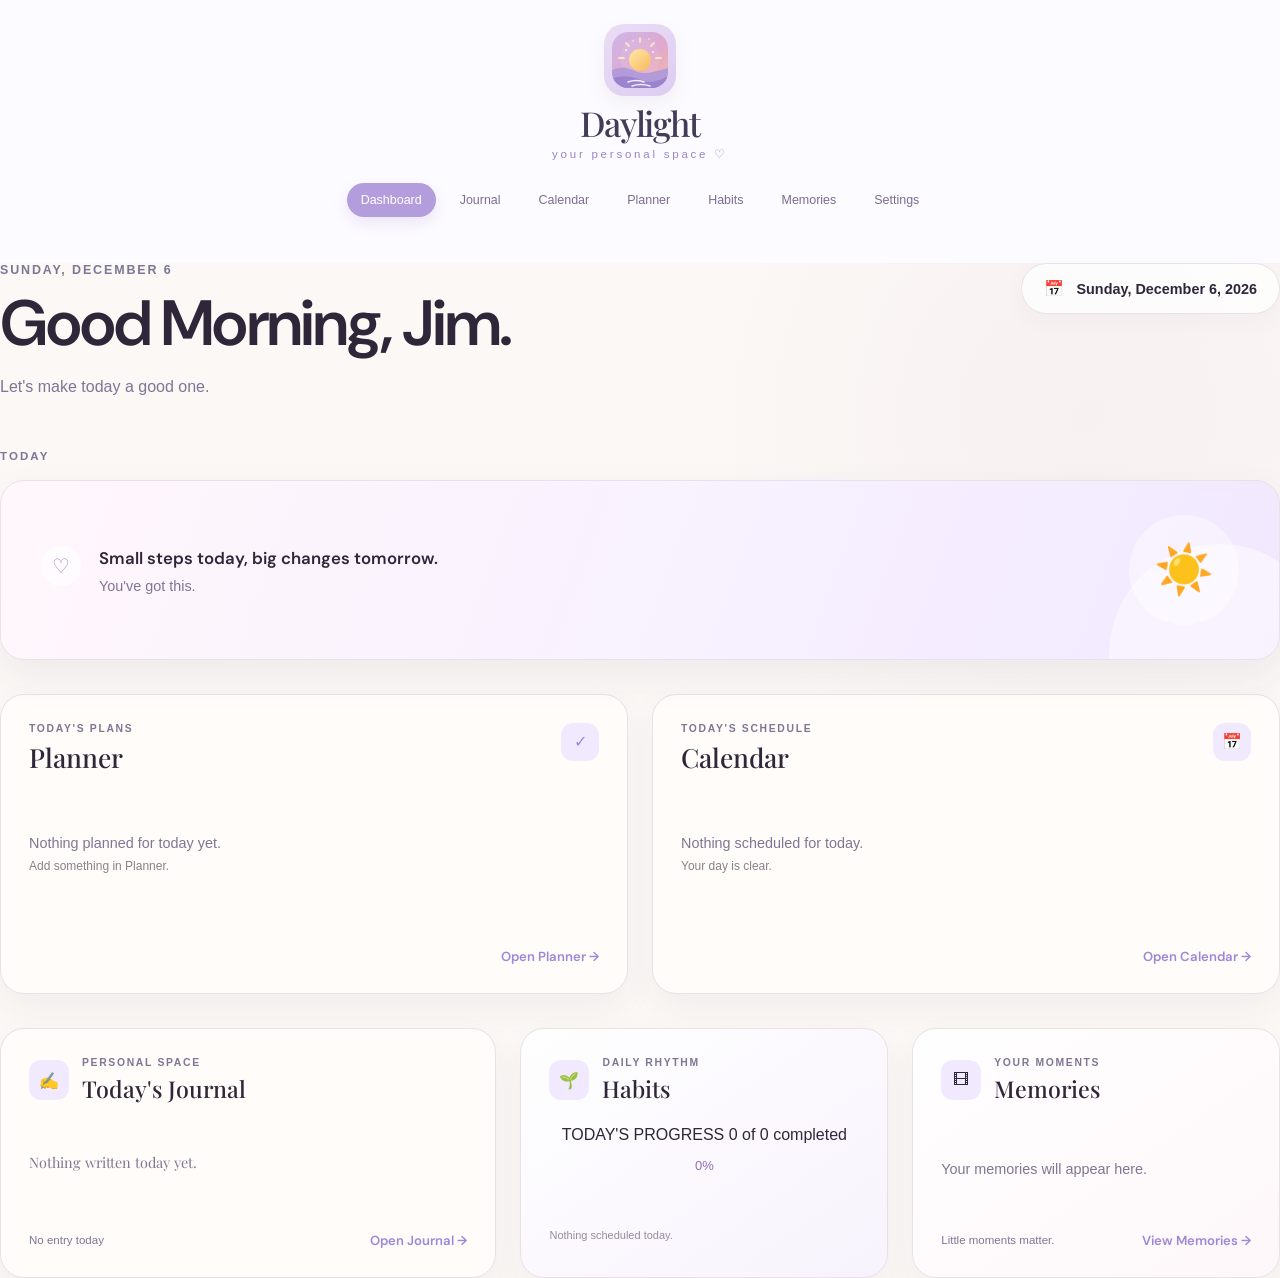
==== commit 8c6f6f50: "Add GitHub Pages entry point" ====
--- a/index.html
+++ b/index.html
@@ -1,407 +1,23 @@
 <!DOCTYPE html>
 <html lang="en">
+<head>
+    <meta charset="UTF-8">
 
-<head>
-
-    <meta charset="UTF-8">
-    <meta name="viewport" content="width=device-width, initial-scale=1.0">
+    <meta
+        name="viewport"
+        content="width=device-width, initial-scale=1.0"
+    >
 
     <title>Daylight</title>
-
-    <!-- Google Fonts -->
-    <link rel="preconnect" href="https://fonts.googleapis.com">
-    <link rel="preconnect" href="https://fonts.gstatic.com" crossorigin>
-
-    <link href="https://fonts.googleapis.com/css2?family=DM+Sans:wght@400;500;600;700&family=Playfair+Display:wght@500;600&display=swap"
-        rel="stylesheet">
-
-    <!-- CSS -->
-    <link rel="stylesheet" href="assets/css/variables.css">
-    <link rel="stylesheet" href="assets/css/base.css">
-    <link rel="stylesheet" href="assets/css/layout.css">
-    <link rel="stylesheet" href="assets/css/navigation.css">
-    <link rel="stylesheet" href="assets/css/dashboard.css">
-    <link rel="stylesheet" href="assets/css/cards.css">
-    <link rel="stylesheet" href="assets/css/widgets.css">
-    <link rel="stylesheet" href="assets/css/responsive.css">
-
 </head>
 
 <body>
 
-    <!-- Navigation -->
-
-    <div class="navigation">
-
-        <div class="logo">
-
-            <div class="logo-icon">
-                ☀️
-            </div>
-
-            <h2>Daylight</h2>
-
-            <span>your personal space</span>
-
-        </div>
-
-        <nav>
-
-            <button class="nav-item active">Dashboard</button>
-            <button class="nav-item">Journal</button>
-            <button class="nav-item">Calendar</button>
-            <button class="nav-item">Planner</button>
-            <button class="nav-item">Habits</button>
-            <button class="nav-item">Memories</button>
-            <button class="nav-item">Settings</button>
-
-        </nav>
-
-    </div>
-
-    <!-- Dashboard -->
-
-    <main class="dashboard">
-
-        <header class="hero">
-
-            <p id="today"></p>
-
-            <h1 id="greeting"></h1>
-
-            <p class="quote">
-
-                Every day is another chance to begin.
-
-            </p>
-
-        </header>
-
-        <section class="dashboard-grid">
-
-            <!-- ===================================== -->
-            <!-- Journal Widget -->
-            <!-- ===================================== -->
-
-            <div class="card widget journal-widget">
-
-                <div class="widget-header">
-
-                    <div class="widget-title">
-
-                        <div class="widget-icon">
-
-                            ✍️
-
-                        </div>
-
-                        <div>
-
-                            <h3>Today's Journal</h3>
-
-                            <p class="widget-subtitle">
-
-                                Write freely.
-
-                            </p>
-
-                        </div>
-
-                    </div>
-
-                </div>
-
-                <div class="widget-body">
-
-                    <textarea
-                        id="journal-entry"
-                        class="journal-textarea"
-                        rows="14"
-                        placeholder="What's on your mind today?">
-                    </textarea>
-
-                </div>
-
-                <div class="widget-footer">
-
-                    <div class="journal-info">
-
-                        <span id="word-count">
-
-                            0 words
-
-                        </span>
-
-                        <span id="last-edited">
-
-                            Not edited yet
-
-                        </span>
-
-                    </div>
-
-                </div>
-
-            </div>
-
-            <!-- ===================================== -->
-            <!-- Mood Widget -->
-            <!-- ===================================== -->
-
-            <div class="card widget mood-widget">
-
-                <div class="widget-header">
-
-                    <div class="widget-title">
-
-                        <div class="widget-icon">
-                            😊
-                        </div>
-
-                        <div>
-
-                            <h3>Today's Mood</h3>
-
-                            <p class="widget-subtitle">
-                                Daily Check-in
-                            </p>
-
-                        </div>
-
-                    </div>
-
-                </div>
-
-                <div class="widget-body">
-
-                    <p class="widget-text">
-
-                        How are you feeling today?
-
-                    </p>
-
-                    <div class="mood-picker">
-
-                        <button class="mood-btn">😄</button>
-                        <button class="mood-btn">😊</button>
-                        <button class="mood-btn">😌</button>
-                        <button class="mood-btn">😐</button>
-                        <button class="mood-btn">😔</button>
-                        <button class="mood-btn">😭</button>
-
-                    </div>
-
-                </div>
-
-                <div class="widget-footer">
-
-                    <div class="mood-status">
-
-                        <span class="mood-label">
-
-                            Ready whenever you are.
-
-                        </span>
-
-                        <span class="mood-time">
-
-                            No check-in today
-
-                        </span>
-
-                    </div>
-
-                </div>
-
-            </div>
-
-            <!-- ===================================== -->
-            <!-- Calendar Widget -->
-            <!-- ===================================== -->
-                         <div class="card widget calendar-widget">
-
-                <div class="widget-header">
-
-                    <div class="widget-title">
-
-                        <div class="widget-icon">
-                            📅
-                        </div>
-
-                        <div>
-
-                            <h3>Calendar</h3>
-
-                            <p class="widget-subtitle">
-
-                                Upcoming Events
-
-                            </p>
-
-                        </div>
-
-                    </div>
-
-                </div>
-
-                <div class="widget-body">
-
-                    <p class="widget-text">
-
-                        Your calendar will appear here.
-
-                    </p>
-
-                </div>
-
-            </div>
-
-            <!-- ===================================== -->
-            <!-- Planner Widget -->
-            <!-- ===================================== -->
-
-            <div class="card widget planner-widget">
-
-                <div class="widget-header">
-
-                    <div class="widget-title">
-
-                        <div class="widget-icon">
-                            ✅
-                        </div>
-
-                        <div>
-
-                            <h3>Planner</h3>
-
-                            <p class="widget-subtitle">
-
-                                Today's Tasks
-
-                            </p>
-
-                        </div>
-
-                    </div>
-
-                </div>
-
-                <div class="widget-body">
-
-                    <p class="widget-text">
-
-                        Your daily planner will appear here.
-
-                    </p>
-
-                </div>
-
-            </div>
-
-            <!-- ===================================== -->
-            <!-- Habits Widget -->
-            <!-- ===================================== -->
-
-            <div class="card widget habits-widget">
-
-                <div class="widget-header">
-
-                    <div class="widget-title">
-
-                        <div class="widget-icon">
-                            🌱
-                        </div>
-
-                        <div>
-
-                            <h3>Habits</h3>
-
-                            <p class="widget-subtitle">
-
-                                Stay Consistent
-
-                            </p>
-
-                        </div>
-
-                    </div>
-
-                </div>
-
-                <div class="widget-body">
-
-                    <p class="widget-text">
-
-                        Your habits will appear here.
-
-                    </p>
-
-                </div>
-
-            </div>
-
-            <!-- ===================================== -->
-            <!-- Memories Widget -->
-            <!-- ===================================== -->
-
-            <div class="card widget memories-widget">
-
-                <div class="widget-header">
-
-                    <div class="widget-title">
-
-                        <div class="widget-icon">
-                            📷
-                        </div>
-
-                        <div>
-
-                            <h3>Memories</h3>
-
-                            <p class="widget-subtitle">
-
-                                Photos & Moments
-
-                            </p>
-
-                        </div>
-
-                    </div>
-
-                </div>
-
-                <div class="widget-body">
-
-                    <p class="widget-text">
-
-                        Save your favorite moments here.
-
-                    </p>
-
-                </div>
-
-            </div>
-
-        </section>
-
-    </main>
-
-    <!-- Core Scripts -->
-    <script src="assets/js/storage.js"></script>
-    <script src="assets/js/greeting.js"></script>
-    <script src="assets/js/dashboard.js"></script>
-
-    <!-- Widget Scripts -->
-    <script src="assets/js/widgets/mood.js"></script>
-    <script src="assets/js/widgets/journal.js"></script>
-    <script src="assets/js/widgets/calendar.js"></script>
-    <script src="assets/js/widgets/planner.js"></script>
-    <script src="assets/js/widgets/habits.js"></script>
-    <script src="assets/js/widgets/memories.js"></script>
-
-    <!-- Application -->
-    <script src="assets/js/app.js"></script>
+    <script>
+        window.location.replace(
+            "pages/dashboard/dashboard.html"
+        );
+    </script>
 
 </body>
-
 </html>
